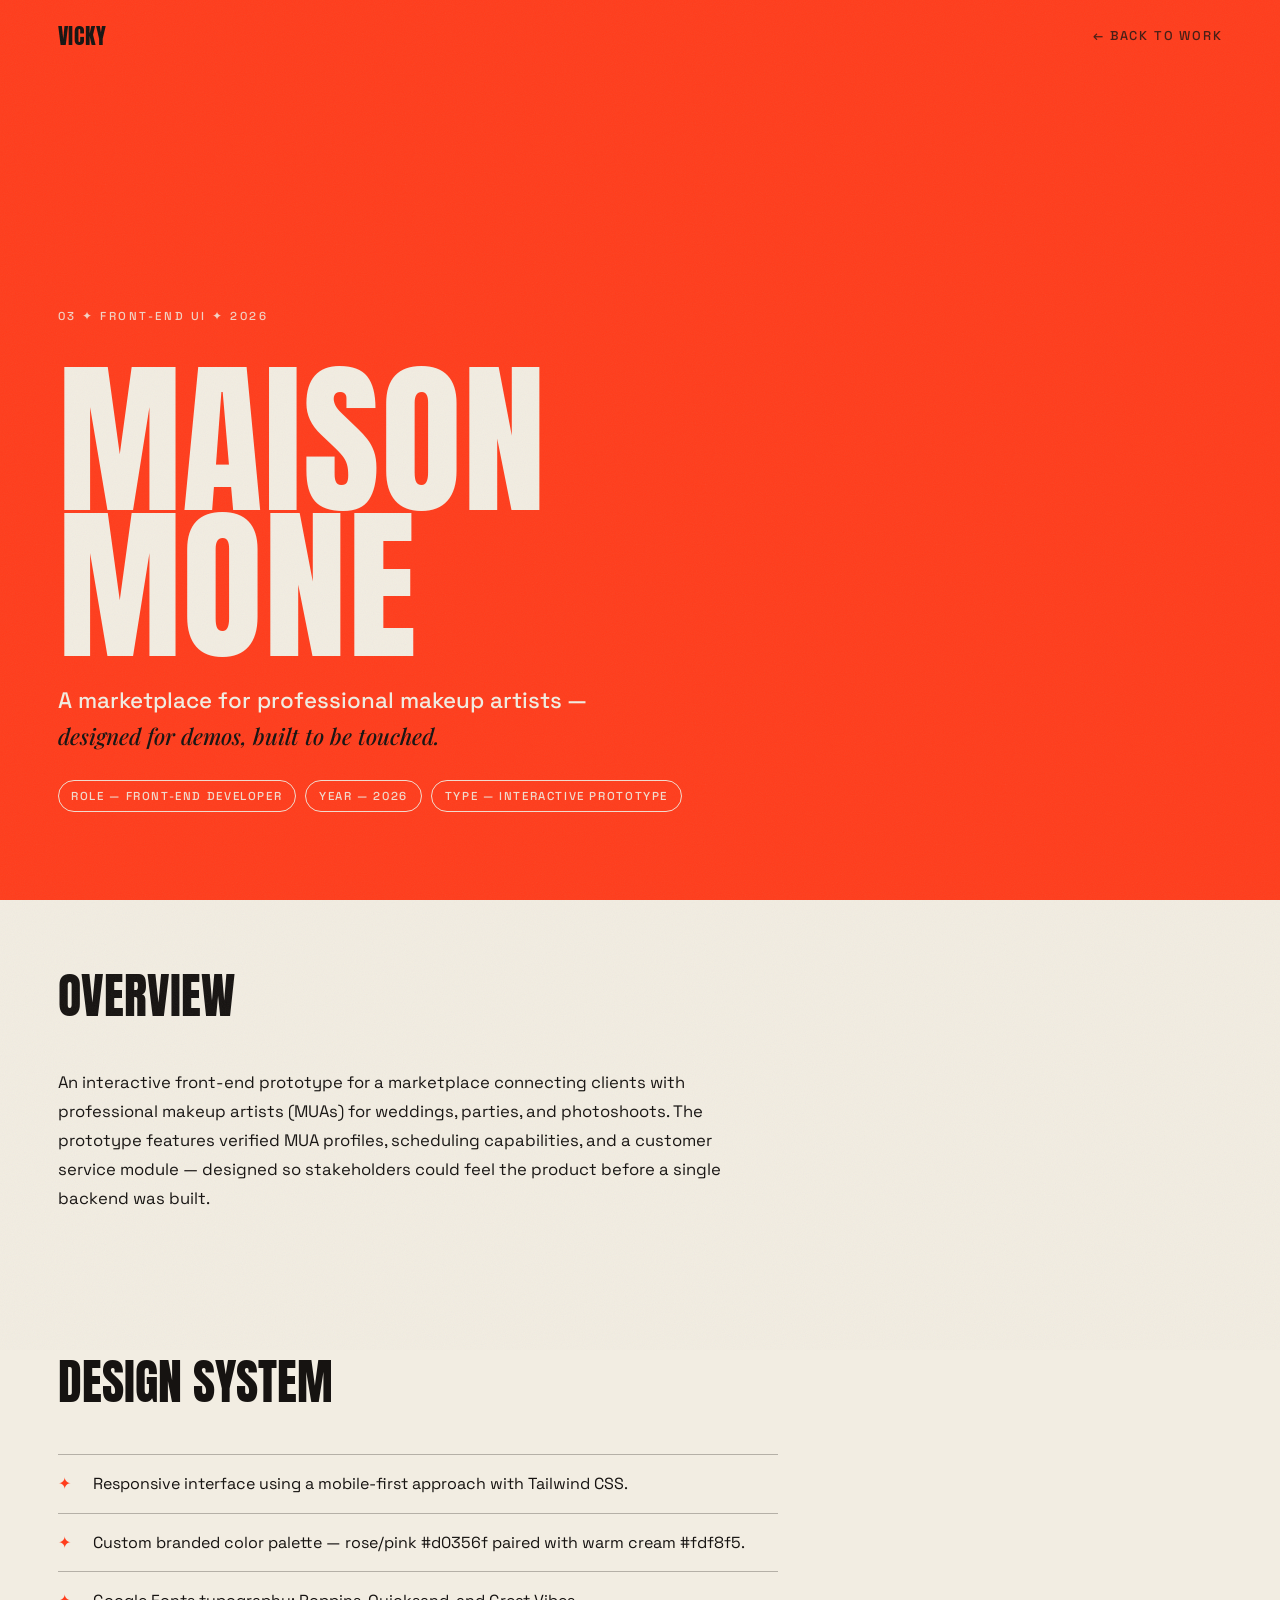
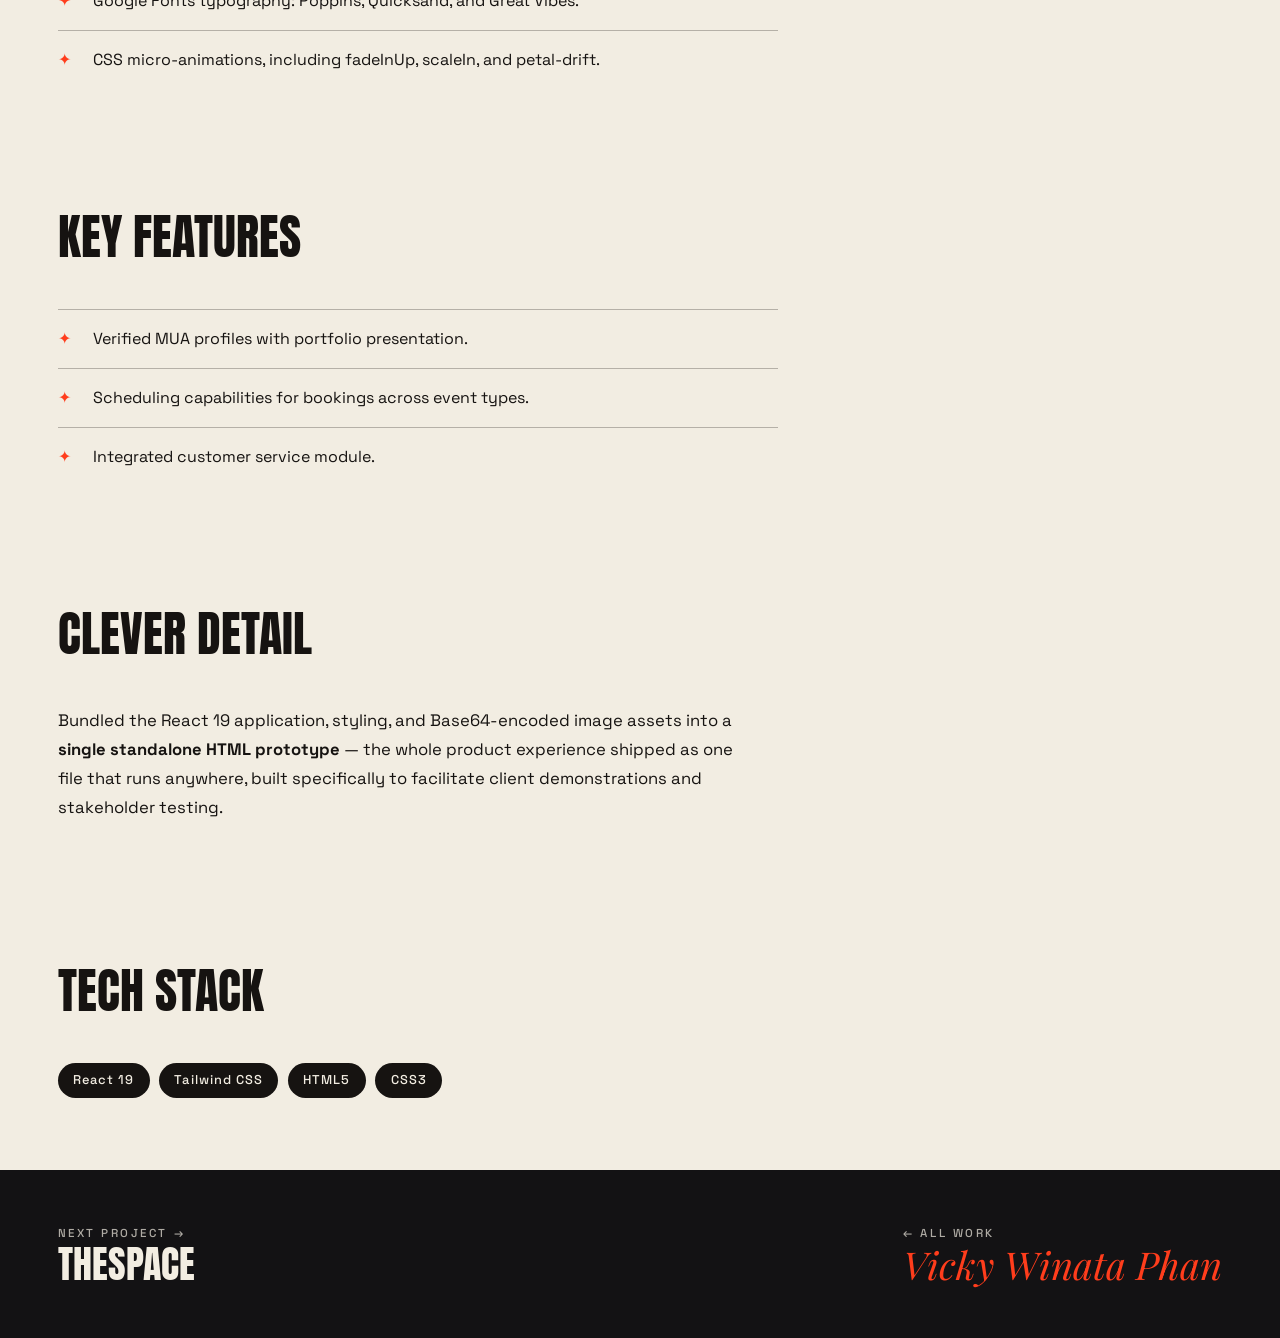
==== projects/maison-mone.html @ 4ee107b8 "deploy: projects/maison-mone.html" ====
<!doctype html>
<html lang="en">
<head>
  <meta charset="utf-8" />
  <meta name="viewport" content="width=device-width, initial-scale=1" />
  <title>Maison Mone — Vicky Winata Phan</title>
  <meta name="description" content="Interactive front-end prototype for a makeup artist marketplace — React 19, Tailwind CSS, branded design system, packaged as a single standalone HTML demo." />
  <link rel="icon" href="data:image/svg+xml,<svg xmlns='http://www.w3.org/2000/svg' viewBox='0 0 100 100'><text y='.9em' font-size='90' fill='%23FF3D1C'>✦</text></svg>" />
  <link rel="preconnect" href="https://fonts.googleapis.com" />
  <link rel="preconnect" href="https://fonts.gstatic.com" crossorigin />
  <link href="https://fonts.googleapis.com/css2?family=Anton&family=Playfair+Display:ital,wght@1,500;1,600&family=Space+Grotesk:wght@400;500;700&display=swap" rel="stylesheet" />
  <link rel="stylesheet" href="../style.css" />
  <link rel="stylesheet" href="../projects.css" />
</head>
<body data-navtext="ink">
  <div class="grain" aria-hidden="true"></div>

  <header class="doc-nav">
    <a class="nav__logo" href="../index.html">VICKY<span class="nav__dot">✦</span></a>
    <a class="doc-back" href="../index.html#work">← Back to Work</a>
  </header>

  <main>
    <section class="section section--red doc-hero">
      <p class="label">03 ✦ Front-End UI ✦ 2026</p>
      <h1 class="display display--md">Maison<br />Mone</h1>
      <p class="doc-tag">A marketplace for professional makeup artists — <em>designed for demos, built to be touched.</em></p>
      <div class="doc-meta">
        <span>Role — Front-End Developer</span>
        <span>Year — 2026</span>
        <span>Type — Interactive Prototype</span>
      </div>
      <span class="num" aria-hidden="true">03</span>
    </section>

    <section class="section section--cream doc-body">
      <h2>Overview</h2>
      <p>
        An interactive front-end prototype for a marketplace connecting
        clients with professional makeup artists (MUAs) for weddings, parties,
        and photoshoots. The prototype features verified MUA profiles,
        scheduling capabilities, and a customer service module — designed so
        stakeholders could feel the product before a single backend was built.
      </p>

      <h2>Design System</h2>
      <ul class="doc-list">
        <li>Responsive interface using a mobile-first approach with Tailwind CSS.</li>
        <li>Custom branded color palette — rose/pink #d0356f paired with warm cream #fdf8f5.</li>
        <li>Google Fonts typography: Poppins, Quicksand, and Great Vibes.</li>
        <li>CSS micro-animations, including fadeInUp, scaleIn, and petal-drift.</li>
      </ul>

      <h2>Key Features</h2>
      <ul class="doc-list">
        <li>Verified MUA profiles with portfolio presentation.</li>
        <li>Scheduling capabilities for bookings across event types.</li>
        <li>Integrated customer service module.</li>
      </ul>

      <h2>Clever Detail</h2>
      <p>
        Bundled the React 19 application, styling, and Base64-encoded image
        assets into a <strong>single standalone HTML prototype</strong> — the
        whole product experience shipped as one file that runs anywhere,
        built specifically to facilitate client demonstrations and
        stakeholder testing.
      </p>

      <h2>Tech Stack</h2>
      <div class="chips">
        <span>React 19</span>
        <span>Tailwind CSS</span>
        <span>HTML5</span>
        <span>CSS3</span>
      </div>
    </section>

    <section class="section section--dark doc-next">
      <a href="thespace.html">
        <span class="label">Next project →</span>
        <span class="doc-next-title">TheSpace</span>
      </a>
      <a href="../index.html#work">
        <span class="label">← All work</span>
        <span class="doc-next-title"><em>Vicky Winata Phan</em></span>
      </a>
    </section>
  </main>

  <script src="../script.js"></script>
</body>
</html>
---- style.css ----
/* ============================================================
   PORTOFOLIO — bahasa desain ala "SLICK"
   Merah menyala × krem × hampir-hitam · tipografi raksasa · marquee
   Semua token ada di :root — ubah dari satu tempat.
   ============================================================ */

:root {
  /* Palet — ganti di sini kalau mau nuansa lain */
  --red:   #ff3d1c;
  --cream: #f2ede2;
  --dark:  #131214;
  --ink:   #161311;   /* teks di atas merah/krem */
  --line:  rgba(22, 19, 17, .28);
  --line-cream: rgba(242, 237, 226, .25);

  /* Tipografi */
  --font-display: "Anton", "Arial Narrow", Impact, sans-serif;
  --font-serif: "Playfair Display", Georgia, serif;
  --font-body: "Space Grotesk", "Segoe UI", sans-serif;

  --pad-x: clamp(1.25rem, 4.5vw, 4.5rem);
  --nav-h: 4.5rem;
}

/* ---------- dasar ---------- */

*, *::before, *::after { box-sizing: border-box; }

html {
  scroll-behavior: smooth;
  scrollbar-color: var(--ink) var(--cream);
}

body {
  margin: 0;
  font-family: var(--font-body);
  font-size: 1rem;
  line-height: 1.6;
  color: var(--ink);
  background: var(--dark);
}

::selection { background: var(--ink); color: var(--red); }

a { color: inherit; text-decoration: none; }

:focus-visible {
  outline: 2px dashed currentColor;
  outline-offset: 4px;
}

img, svg { display: block; max-width: 100%; }

/* ---------- utility type ---------- */

.label {
  margin: 0;
  font-size: .72rem;
  font-weight: 500;
  letter-spacing: .22em;
  text-transform: uppercase;
  opacity: .85;
}

.display {
  margin: 0;
  font-family: var(--font-display);
  font-weight: 400;
  font-size: clamp(3.8rem, 17vw, 15.5rem);
  line-height: .88;
  letter-spacing: .005em;
  text-transform: uppercase;
}

.display--md { font-size: clamp(3.4rem, 13vw, 11.5rem); }

.h2 {
  margin: .2em 0 0;
  font-family: var(--font-display);
  font-weight: 400;
  font-size: clamp(2.6rem, 8vw, 6.5rem);
  line-height: .95;
  text-transform: uppercase;
}

.h2__star {
  display: inline-block;
  font-size: .35em;
  vertical-align: .5em;
  margin-left: .25em;
  animation: spin 9s linear infinite;
}

.statement {
  margin: 0;
  font-family: var(--font-display);
  font-weight: 400;
  font-size: clamp(1.9rem, 5vw, 4.4rem);
  line-height: 1.06;
  text-transform: uppercase;
}

.statement--xl { font-size: clamp(2.4rem, 7.5vw, 6.8rem); }

/* kata beraksen: serif italic — kontras khas gaya ini */
.statement em, .hero__tag em {
  font-family: var(--font-serif);
  font-style: italic;
  font-weight: 500;
  text-transform: none;
  letter-spacing: 0;
}

.profil .statement em { color: var(--red); }
.kontak .statement em { color: var(--red); }

/* ---------- section ---------- */

.section {
  position: relative;
  min-height: 100svh;
  padding: calc(var(--nav-h) + 1.5rem) var(--pad-x) 5.5rem;
  display: flex;
  flex-direction: column;
  overflow: hidden;
}

.section--red   { background: var(--red);   color: var(--cream); }
.section--cream { background: var(--cream); color: var(--ink); }
.section--dark  { background: var(--dark);  color: var(--cream); }

/* angka raksasa outline di pojok section */
.num {
  position: absolute;
  right: var(--pad-x);
  bottom: -1.5rem;
  font-family: var(--font-display);
  font-size: clamp(6rem, 18vw, 15rem);
  line-height: 1;
  color: transparent;
  -webkit-text-stroke: 1.5px currentColor;
  opacity: .18;
  pointer-events: none;
  user-select: none;
}

/* ---------- grain ---------- */

.grain {
  position: fixed;
  inset: -50%;
  z-index: 60;
  pointer-events: none;
  opacity: .055;
  background-image: url("data:image/svg+xml,%3Csvg xmlns='http://www.w3.org/2000/svg' width='300' height='300'%3E%3Cfilter id='n'%3E%3CfeTurbulence type='fractalNoise' baseFrequency='0.9' numOctaves='2'/%3E%3C/filter%3E%3Crect width='300' height='300' filter='url(%23n)'/%3E%3C/svg%3E");
  animation: grain-shift 1.2s steps(4) infinite;
}

@keyframes grain-shift {
  0% { transform: translate(0, 0); }
  25% { transform: translate(-2%, 3%); }
  50% { transform: translate(3%, -2%); }
  75% { transform: translate(-3%, -3%); }
  100% { transform: translate(2%, 2%); }
}

/* ---------- progress ---------- */

.progress {
  position: fixed;
  left: 0; right: 0; bottom: 0;
  height: 3px;
  z-index: 55;
}

.progress__bar {
  display: block;
  height: 100%;
  background: var(--red);
  box-shadow: inset 0 0 0 1px rgba(255, 255, 255, .4);
  transform-origin: left;
  transform: scaleX(0);
}

/* ---------- nav ---------- */

.nav {
  position: fixed;
  top: 0; left: 0; right: 0;
  z-index: 50;
  height: var(--nav-h);
  padding: 0 var(--pad-x);
  display: flex;
  align-items: center;
  justify-content: space-between;
  gap: 1rem;
  transition: color .35s ease;
}

/* warna nav ikut warna section — diatur JS lewat body[data-navtext] */
body[data-navtext="ink"]   .nav { color: var(--ink); }
body[data-navtext="cream"] .nav { color: var(--cream); }

.nav__logo {
  font-family: var(--font-display);
  font-size: 1.35rem;
  letter-spacing: .04em;
  text-transform: uppercase;
}

.nav__dot { color: var(--red); font-size: .8em; margin-left: .15em; }

.nav__links {
  display: flex;
  gap: 2rem;
  font-size: .8rem;
  font-weight: 500;
  letter-spacing: .14em;
  text-transform: uppercase;
}

.nav__links a { position: relative; padding: .2em 0; }

.nav__links a::after {
  content: "";
  position: absolute;
  left: 0; right: 100%; bottom: 0;
  height: 1.5px;
  background: currentColor;
  transition: right .3s ease;
}

.nav__links a:hover::after { right: 0; }

.nav__pill {
  font-size: .8rem;
  font-weight: 500;
  letter-spacing: .12em;
  text-transform: uppercase;
  border: 1.5px solid currentColor;
  border-radius: 999px;
  padding: .55em 1.3em;
  transition: background .25s ease, color .25s ease, border-color .25s ease;
}

.nav__pill:hover { background: var(--red); border-color: var(--red); color: var(--cream); }

/* ---------- hero ---------- */

.hero { justify-content: space-between; }

.hero__label { max-width: 60%; }

.hero__title {
  margin: auto 0;
  position: relative;
  z-index: 1;
}

.hero__foot {
  display: flex;
  align-items: flex-end;
  justify-content: space-between;
  gap: 2rem;
  flex-wrap: wrap;
}

.hero__tag {
  margin: 0;
  font-size: clamp(1.05rem, 2vw, 1.5rem);
  font-weight: 500;
  max-width: 18ch;
}

.hero__tag em { color: var(--ink); }

.hero__desc {
  margin: 0;
  max-width: 34ch;
  font-size: .92rem;
  opacity: .85;
}

.hero__cta {
  display: flex;
  gap: .8rem;
  flex-wrap: wrap;
}

.btn {
  display: inline-flex;
  align-items: center;
  gap: .6em;
  font-size: .82rem;
  font-weight: 500;
  letter-spacing: .1em;
  text-transform: uppercase;
  border-radius: 999px;
  padding: .9em 1.7em;
  transition: transform .25s ease, background .25s ease, color .25s ease;
}

.btn:hover { transform: translateY(-2px); }
.btn:active { transform: translateY(0); }

.btn__ico { transition: transform .25s ease; }
.btn:hover .btn__ico { transform: translateY(3px); }

.hero .btn--solid { background: var(--ink); color: var(--cream); }
.hero .btn--solid:hover { background: var(--cream); color: var(--ink); }
.hero .btn--ghost { border: 1.5px solid var(--ink); color: var(--ink); }
.hero .btn--ghost:hover { background: var(--ink); color: var(--cream); }

/* ---------- orb "chrome" ---------- */

.orb {
  position: absolute;
  z-index: 2;
  right: clamp(2rem, 12vw, 14rem);
  top: 50%;
  width: clamp(9rem, 20vw, 17rem);
  aspect-ratio: 1.35 / 1;
  border-radius: 50%;
  transform: translateY(-58%) rotate(-14deg);
  background:
    radial-gradient(circle at 28% 22%, rgba(255,255,255,.95), rgba(255,255,255,0) 26%),
    radial-gradient(circle at 72% 80%, rgba(255,61,28,.35), rgba(255,61,28,0) 42%),
    conic-gradient(from 210deg,
      #e8e8ee, #55555f, #f6f6fa, #33333c, #c9c9d2,
      #4a4a54, #f0f0f5, #6a6a74, #d8d8de, #e8e8ee);
  box-shadow:
    0 2.5rem 3.5rem rgba(0, 0, 0, .35),
    inset 0 0 1.5rem rgba(255, 255, 255, .35);
  animation: float 7s ease-in-out infinite;
}

.orb::after {
  /* pantulan khas chrome: garis gelap melintang */
  content: "";
  position: absolute;
  inset: 18% 8%;
  border-radius: 50%;
  background:
    linear-gradient(178deg,
      transparent 44%,
      rgba(20, 20, 26, .55) 48%,
      rgba(255, 255, 255, .5) 52%,
      transparent 58%);
  filter: blur(2px);
}

@keyframes float {
  0%, 100% { transform: translateY(-58%) rotate(-14deg); }
  50%      { transform: translateY(-50%) rotate(-6deg); }
}

/* ---------- marquee ---------- */

.marquee {
  overflow: hidden;
  padding: 1.1rem 0;
  border-top: 1px solid var(--line-cream);
  border-bottom: 1px solid var(--line-cream);
}

.marquee__track {
  display: flex;
  width: max-content;
  animation: marquee 24s linear infinite;
}

.marquee:hover .marquee__track { animation-play-state: paused; }

.marquee__group {
  display: flex;
  align-items: center;
  gap: 2.75rem;
  padding-right: 2.75rem;
}

.marquee__group span {
  font-family: var(--font-display);
  font-size: clamp(1.6rem, 4vw, 3.2rem);
  text-transform: uppercase;
  white-space: nowrap;
  color: var(--cream);
}

.marquee .star { color: var(--red); font-size: clamp(1.1rem, 2.6vw, 2rem); }

@keyframes marquee {
  to { transform: translateX(-50%); }
}

/* ---------- profil ---------- */

.profil .statement { margin-top: 1.2rem; max-width: 22ch; }

.profil__grid {
  margin-top: clamp(2.5rem, 6vh, 5rem);
  display: grid;
  grid-template-columns: clamp(11rem, 18vw, 15rem) minmax(0, 1.35fr) minmax(0, 1fr);
  gap: clamp(2rem, 5vw, 5rem);
  align-items: start;
}

/* ---------- foto profil ---------- */

.portrait {
  position: relative;
  margin: 0;
  width: 100%;
  /* 18:25 sedikit lebih ramping dari foto (3:4) → foto ter-crop simetris
     10px kiri-kanan, subjek selalu di dalam oval, tanpa tepi foto nempel frame */
  aspect-ratio: 18 / 25;
}

.portrait img {
  width: 100%;
  height: 100%;
  object-fit: cover;
  object-position: 50% 50%;
  border-radius: 50%;
  filter: grayscale(1) contrast(1.05);
  transition: filter .45s ease;
}

.portrait:hover img {
  filter: grayscale(0);
}

/* ring merah konsentris: mengelilingi foto dengan celah kecil yang sama di semua sisi */
.portrait__ring {
  position: absolute;
  inset: -3%;
  border: 2.5px solid var(--red);
  border-radius: 50%;
  pointer-events: none;
}

.portrait__star {
  position: absolute;
  right: -6%;
  bottom: -2%;
  font-size: clamp(1.6rem, 3vw, 2.6rem);
  color: var(--red);
  animation: spin 9s linear infinite;
  pointer-events: none;
}

.profil__bio p {
  margin: 0 0 1.2em;
  max-width: 52ch;
  font-size: clamp(1rem, 1.4vw, 1.2rem);
}

.profil__stats {
  margin: 0;
  display: grid;
  gap: 1.4rem;
}

.stat {
  border-top: 1.5px solid var(--line);
  padding-top: 1rem;
  display: flex;
  align-items: baseline;
  justify-content: space-between;
  gap: 1rem;
}

.stat dt {
  font-size: .78rem;
  letter-spacing: .16em;
  text-transform: uppercase;
  opacity: .75;
}

.stat dd {
  margin: 0;
  font-family: var(--font-display);
  font-size: clamp(2.2rem, 4vw, 3.4rem);
  line-height: 1;
  color: var(--red);
}

/* ---------- keahlian ---------- */

.skills { justify-content: center; }

.skills__list {
  list-style: none;
  margin: 2.2rem 0 0;
  padding: 0;
}

.skill {
  display: grid;
  grid-template-columns: 3.5rem minmax(0, 1fr) minmax(0, 1fr) auto;
  align-items: baseline;
  gap: 1.5rem;
  padding: 1.4rem 0;
  border-top: 1px solid var(--line-cream);
  transition: background .3s ease, padding-left .3s ease;
}

.skill:last-child { border-bottom: 1px solid var(--line-cream); }

.skill:hover {
  background: rgba(255, 61, 28, .12);
  padding-left: .8rem;
}

.skill__num {
  font-size: .8rem;
  letter-spacing: .18em;
  color: var(--red);
}

.skill__name {
  margin: 0;
  font-family: var(--font-display);
  font-weight: 400;
  font-size: clamp(1.7rem, 4.5vw, 3.4rem);
  line-height: 1;
  text-transform: uppercase;
}

.skill__desc {
  margin: 0;
  font-size: .9rem;
  opacity: .7;
}

.skill__pct {
  font-family: var(--font-display);
  font-size: clamp(1.3rem, 2.6vw, 2rem);
  line-height: 1;
  color: var(--red);
  justify-self: end;
}

/* ---------- karya ---------- */

.karya { justify-content: flex-start; }

.karya .display--md { color: var(--cream); }

.works {
  margin-top: clamp(1.5rem, 4vh, 3rem);
  border-bottom: 1.5px solid var(--ink);
}

.work {
  display: grid;
  grid-template-columns: 3.5rem minmax(0, 1fr) auto 3rem;
  align-items: center;
  gap: 1.5rem;
  padding: 1.5rem .4rem;
  border-top: 1.5px solid var(--ink);
  transition: background .3s ease, color .3s ease;
}

.work__num { font-size: .8rem; letter-spacing: .18em; }

.work__title {
  font-family: var(--font-display);
  font-size: clamp(1.6rem, 4.5vw, 3.6rem);
  line-height: 1;
  text-transform: uppercase;
  white-space: nowrap;
  overflow: hidden;
  text-overflow: ellipsis;
}

.work__meta {
  font-size: .8rem;
  letter-spacing: .14em;
  text-transform: uppercase;
  opacity: .8;
  white-space: nowrap;
}

.work__arrow {
  font-size: clamp(1.4rem, 3vw, 2.2rem);
  justify-self: end;
  transition: transform .3s ease;
}

.work:hover { background: var(--ink); color: var(--cream); }
.work:hover .work__arrow { transform: translateX(8px); }

/* ---------- kontak ---------- */

.kontak { justify-content: space-between; }

.kontak .statement--xl { margin-top: 1rem; }

.kontak__mail {
  display: inline-flex;
  align-items: center;
  gap: .6em;
  width: fit-content;
  margin-top: clamp(1.5rem, 4vh, 3rem);
  font-family: var(--font-display);
  font-size: clamp(1.3rem, 3.6vw, 2.8rem);
  text-transform: uppercase;
  border-bottom: 3px solid var(--red);
  padding-bottom: .15em;
  transition: color .25s ease, background .25s ease;
}

.kontak__mail:hover { color: var(--red); }
.kontak__mail-arrow { transition: transform .3s ease; }
.kontak__mail:hover .kontak__mail-arrow { transform: translate(4px, -4px); }

.kontak__info {
  margin: 1.2rem 0 0;
  font-size: .85rem;
  letter-spacing: .1em;
  text-transform: uppercase;
  opacity: .7;
}

.kontak__socials {
  list-style: none;
  margin: clamp(1.5rem, 4vh, 3rem) 0 0;
  padding: 0;
  display: flex;
  flex-wrap: wrap;
  gap: 2.2rem;
  font-size: .82rem;
  font-weight: 500;
  letter-spacing: .14em;
  text-transform: uppercase;
}

.kontak__socials a { opacity: .75; transition: opacity .25s ease, color .25s ease; }
.kontak__socials a:hover { opacity: 1; color: var(--red); }

.footer {
  margin-top: auto;
  padding-top: 3rem;
  display: flex;
  justify-content: space-between;
  gap: 1rem;
  flex-wrap: wrap;
  font-size: .78rem;
  letter-spacing: .12em;
  text-transform: uppercase;
  opacity: .8;
}

.footer__top:hover { color: var(--red); }

/* ---------- tabs progres (desktop) ---------- */

.tabs {
  position: fixed;
  left: 50%;
  bottom: 1.1rem;
  transform: translateX(-50%);
  z-index: 50;
  display: flex;
  gap: .3rem;
  padding: .3rem;
  border-radius: 999px;
  background: rgba(19, 18, 20, .62);
  backdrop-filter: blur(10px);
  -webkit-backdrop-filter: blur(10px);
}

.tabs a {
  display: inline-flex;
  align-items: center;
  gap: .45em;
  padding: .45em 1.05em;
  border-radius: 999px;
  font-size: .68rem;
  font-weight: 500;
  letter-spacing: .14em;
  text-transform: uppercase;
  color: rgba(242, 237, 226, .65);
  transition: color .25s ease, background .25s ease;
}

.tabs a i {
  font-style: normal;
  font-size: .85em;
  color: var(--red);
}

.tabs a:hover { color: var(--cream); }

.tabs a.is-active {
  background: rgba(242, 237, 226, .14);
  color: var(--cream);
}

/* ---------- reveal on scroll ---------- */

[data-reveal] {
  opacity: 0;
  transform: translateY(36px);
  transition: opacity .8s cubic-bezier(.22, .8, .3, 1),
              transform .8s cubic-bezier(.22, .8, .3, 1);
  transition-delay: var(--d, 0ms);
}

[data-reveal].is-visible {
  opacity: 1;
  transform: translateY(0);
}

/* ---------- responsive ---------- */

@media (max-width: 900px) {
  .nav__links { display: none; }
  .hero__label { max-width: 100%; }
  .profil__grid { grid-template-columns: 1fr; }
  .portrait { width: clamp(10rem, 42vw, 14rem); }
  .skill { grid-template-columns: 2.5rem minmax(0, 1fr) auto; }
  .skill__desc { grid-column: 2 / 4; }
  .work { grid-template-columns: 2.5rem minmax(0, 1fr) 2.2rem; }
  .work__meta { grid-column: 2; grid-row: 2; }
  .work__arrow { grid-row: 1; }
}

@media (max-width: 720px) {
  .tabs { display: none; }
  .orb { right: -8%; top: 34%; width: 9.5rem; }
  .num { display: none; }
  .hero__foot { flex-direction: column; align-items: flex-start; }
}

/* ---------- aksesibilitas: kurangi gerakan ---------- */

@media (prefers-reduced-motion: reduce) {
  html { scroll-behavior: auto; }
  .marquee__track, .orb, .h2__star, .grain { animation: none; }
  [data-reveal] {
    opacity: 1;
    transform: none;
    transition: none;
  }
  .btn, .work__arrow, .kontak__mail-arrow { transition: none; }
}
---- projects.css ----
/* ============================================================
   PROJECT DOCUMENTATION PAGES
   Memakai token & utility dari style.css (:root, .label, .display,
   .section--*, .btn, .grain) + komposisi khusus halaman dokumentasi.
   ============================================================ */

.doc-nav {
  position: fixed;
  top: 0; left: 0; right: 0;
  z-index: 50;
  height: var(--nav-h);
  padding: 0 var(--pad-x);
  display: flex;
  align-items: center;
  justify-content: space-between;
  gap: 1rem;
  transition: color .35s ease;
}

body[data-navtext="ink"]   .doc-nav { color: var(--ink); }
body[data-navtext="cream"] .doc-nav { color: var(--cream); }

.doc-back {
  font-size: .8rem;
  font-weight: 500;
  letter-spacing: .14em;
  text-transform: uppercase;
  opacity: .8;
  transition: opacity .25s ease;
}

.doc-back:hover { opacity: 1; }

/* ---------- hero ---------- */

.doc-hero { justify-content: flex-end; gap: 1.5rem; }

.doc-hero .display--md { margin-top: .1em; }

.doc-tag {
  margin: 0;
  font-size: clamp(1.05rem, 2vw, 1.4rem);
  font-weight: 500;
  max-width: 40ch;
}

.doc-tag em {
  font-family: var(--font-serif);
  font-style: italic;
  font-weight: 500;
}

.section--red .doc-tag em { color: var(--ink); }
.section--cream .doc-tag em,
.section--dark .doc-tag em { color: var(--red); }

/* ---------- meta chips ---------- */

.doc-meta {
  display: flex;
  flex-wrap: wrap;
  gap: .6rem;
  margin: 0;
}

.doc-meta span {
  font-size: .72rem;
  font-weight: 500;
  letter-spacing: .14em;
  text-transform: uppercase;
  border: 1.5px solid currentColor;
  border-radius: 999px;
  padding: .5em 1.1em;
  opacity: .9;
}

/* ---------- isi dokumentasi ---------- */

.doc-body {
  min-height: auto;
  padding-top: clamp(3rem, 8vh, 6rem);
  padding-bottom: clamp(3rem, 8vh, 6rem);
}

.doc-body h2 {
  font-family: var(--font-display);
  font-weight: 400;
  font-size: clamp(1.7rem, 4vw, 3rem);
  line-height: 1;
  text-transform: uppercase;
  margin: 2.6em 0 1em;
}

.doc-body h2:first-of-type { margin-top: 0; }

.doc-body p {
  max-width: 62ch;
  font-size: clamp(1rem, 1.3vw, 1.12rem);
  line-height: 1.75;
  margin: 0 0 1.2em;
}

.doc-list {
  list-style: none;
  margin: 0;
  padding: 0;
  max-width: 72ch;
}

.doc-list li {
  padding: 1rem 0 1rem 2.2rem;
  border-top: 1px solid var(--line);
  position: relative;
  line-height: 1.6;
}

.doc-list li::before {
  content: "✦";
  position: absolute;
  left: 0;
  color: var(--red);
}

/* ---------- tech chips ---------- */

.chips {
  display: flex;
  flex-wrap: wrap;
  gap: .6rem;
}

.chips span {
  font-size: .8rem;
  font-weight: 500;
  letter-spacing: .08em;
  background: var(--ink);
  color: var(--cream);
  border-radius: 999px;
  padding: .55em 1.2em;
}

.section--cream .chips span { background: var(--ink); }
.section--dark .chips span { background: rgba(242, 237, 226, .12); }

/* ---------- outcome callout ---------- */

.doc-outcome {
  margin-top: 2rem;
  padding: 1.6rem 1.8rem;
  border-left: 4px solid var(--red);
  background: rgba(255, 61, 28, .08);
  max-width: 60ch;
}

.doc-outcome strong {
  font-family: var(--font-display);
  font-weight: 400;
  font-size: 1.4em;
  letter-spacing: .02em;
}

/* ---------- prev / next ---------- */

.doc-next {
  min-height: auto;
  padding-top: clamp(2.5rem, 6vh, 4rem);
  padding-bottom: clamp(2.5rem, 6vh, 4rem);
  flex-direction: row;
  align-items: center;
  justify-content: space-between;
  gap: 2rem;
  flex-wrap: wrap;
}

.doc-next a {
  display: inline-flex;
  flex-direction: column;
  gap: .2rem;
  transition: transform .25s ease;
}

.doc-next a:hover { transform: translateY(-3px); }

.doc-next .label { opacity: .7; }

.doc-next .doc-next-title {
  font-family: var(--font-display);
  font-size: clamp(1.4rem, 3vw, 2.4rem);
  line-height: 1;
  text-transform: uppercase;
}

.doc-next .doc-next-title em {
  font-family: var(--font-serif);
  font-style: italic;
  text-transform: none;
  color: var(--red);
}

/* ---------- responsive ---------- */

@media (max-width: 720px) {
  .doc-hero .display--md { font-size: clamp(2.8rem, 13vw, 6rem); }
  .doc-list li { padding-left: 1.6rem; }
}
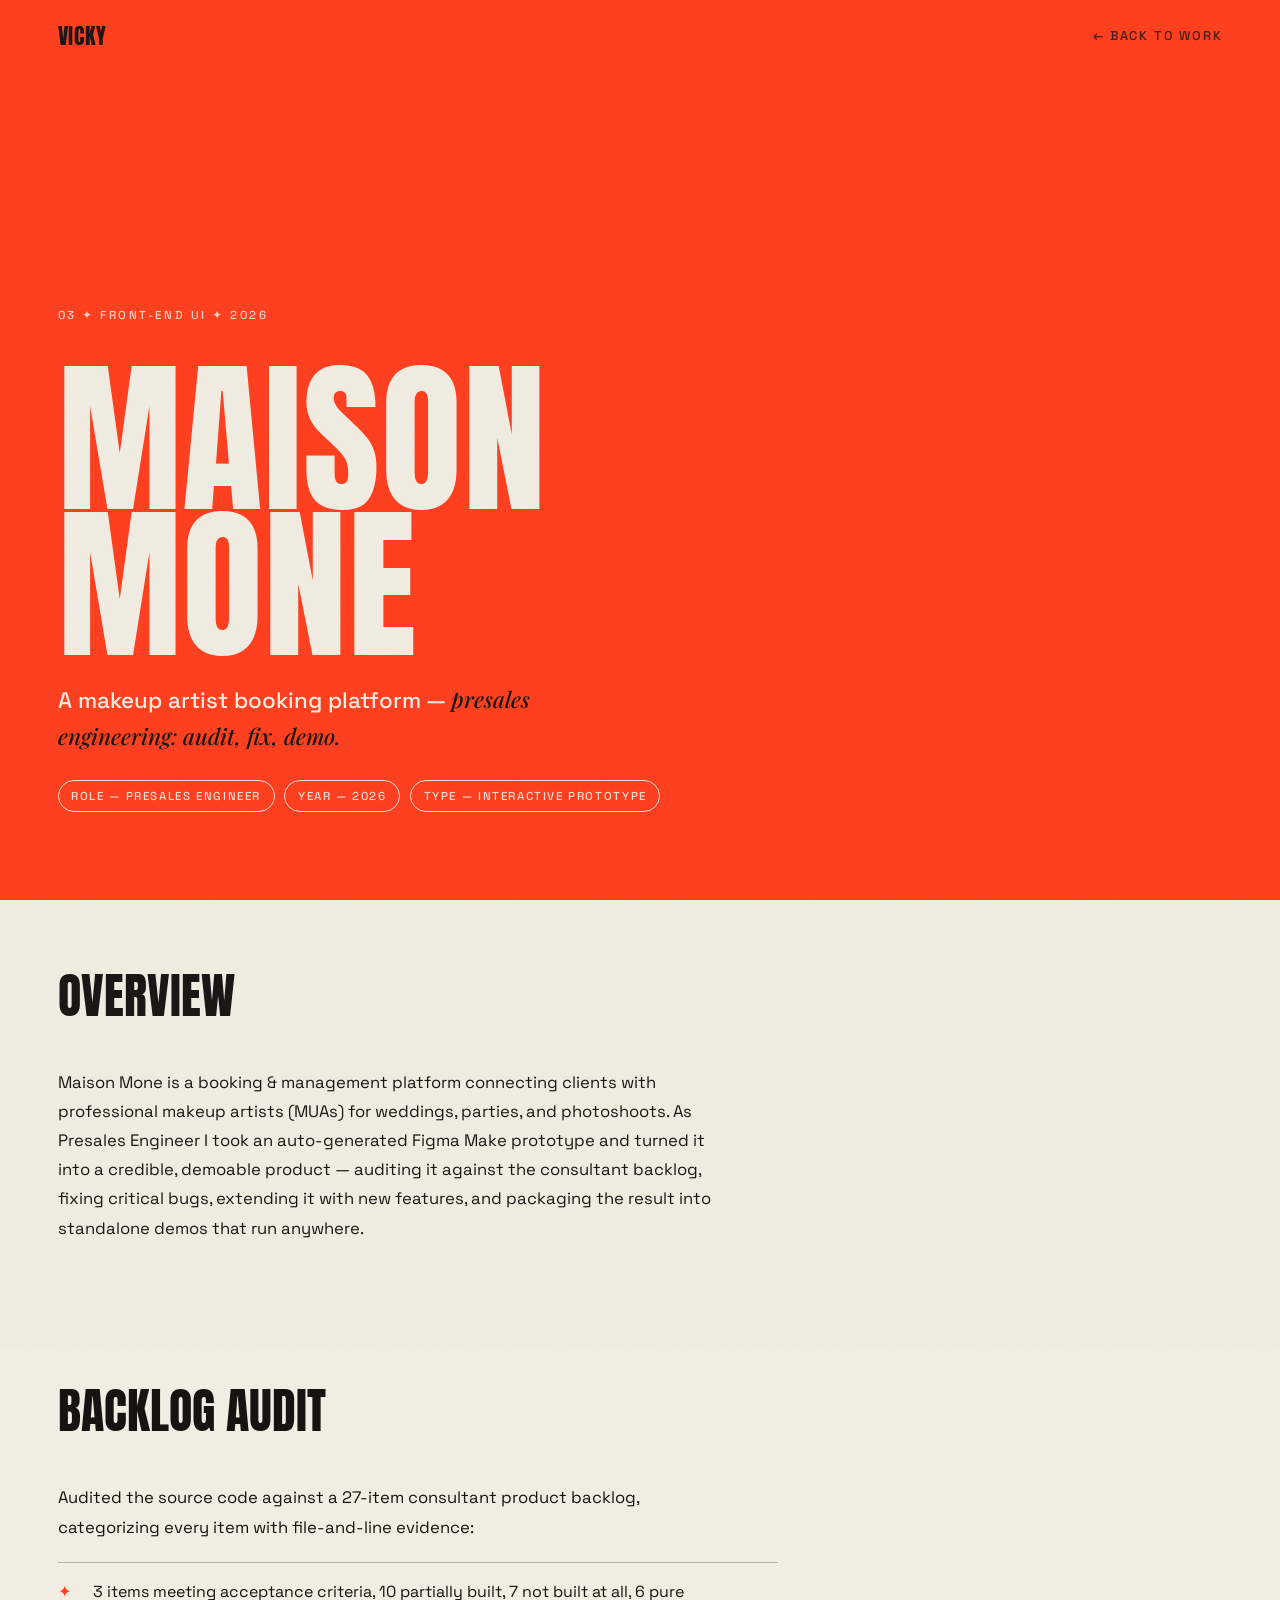
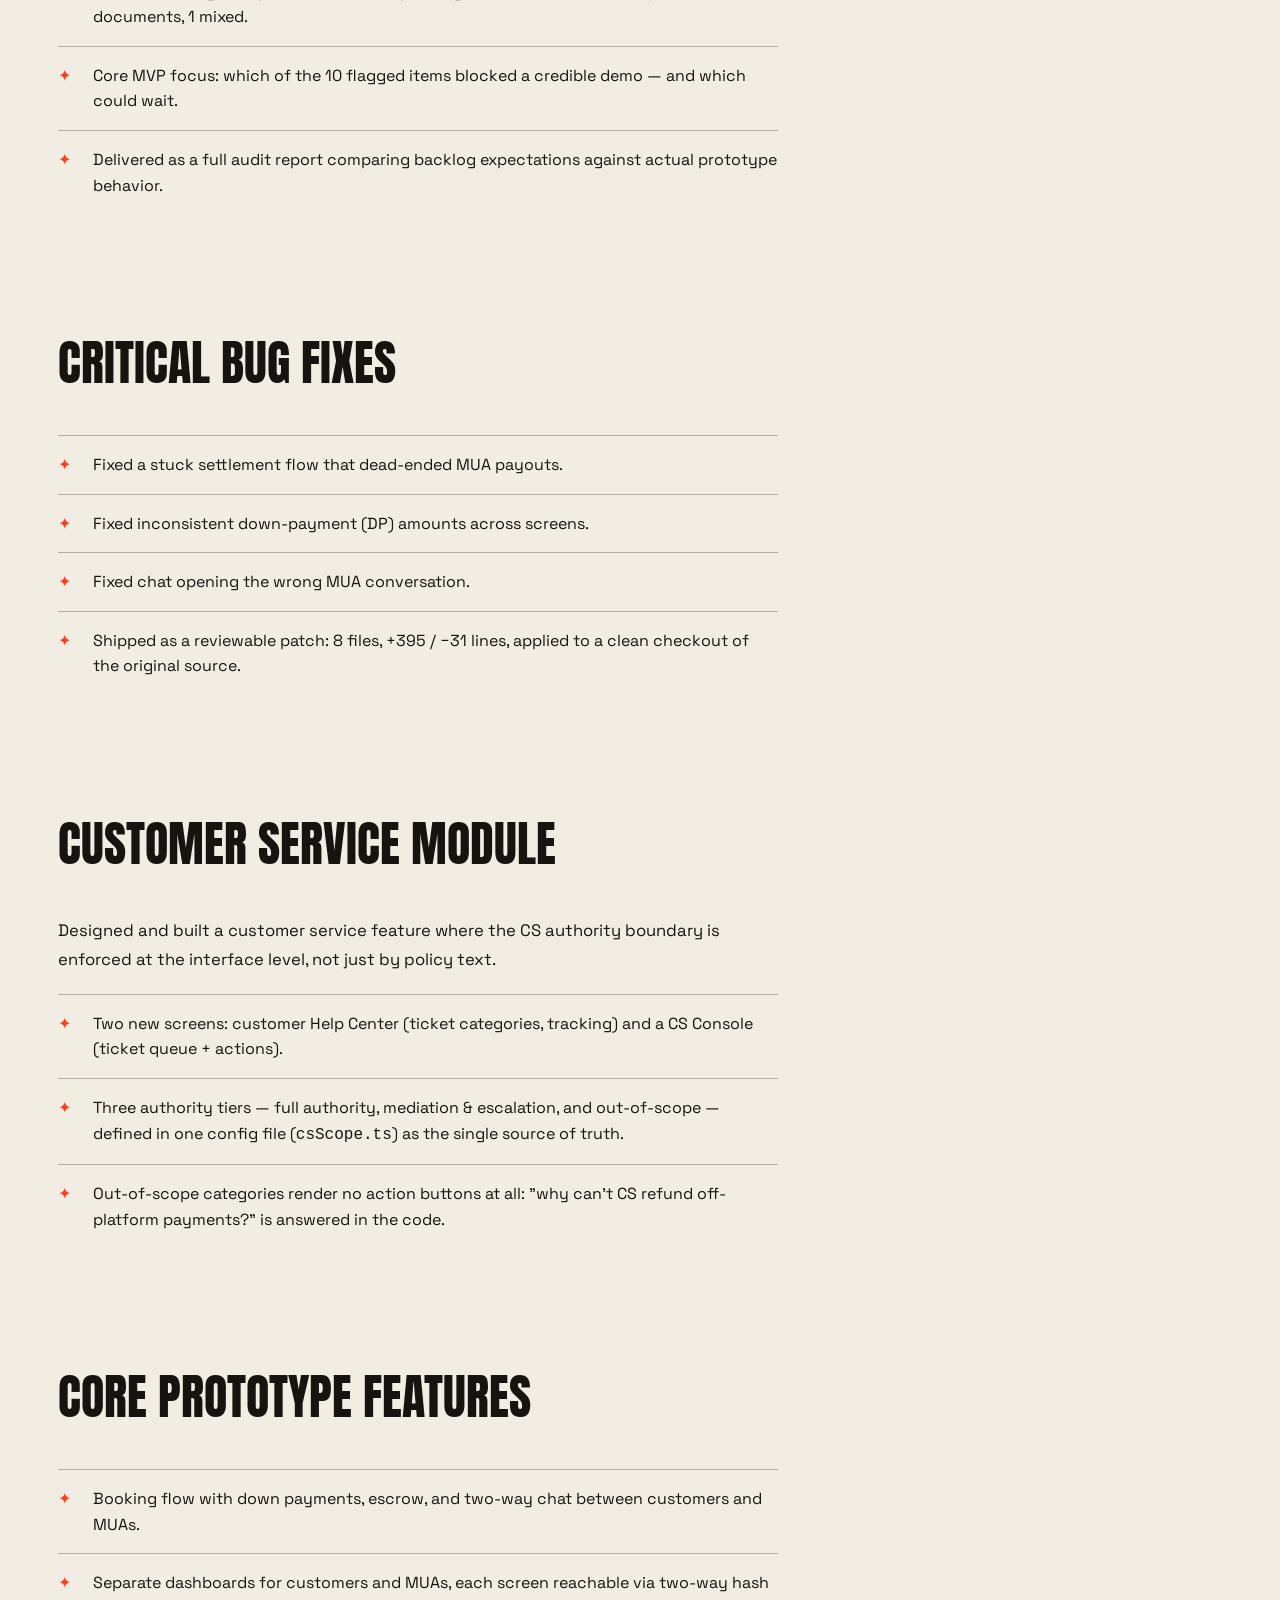
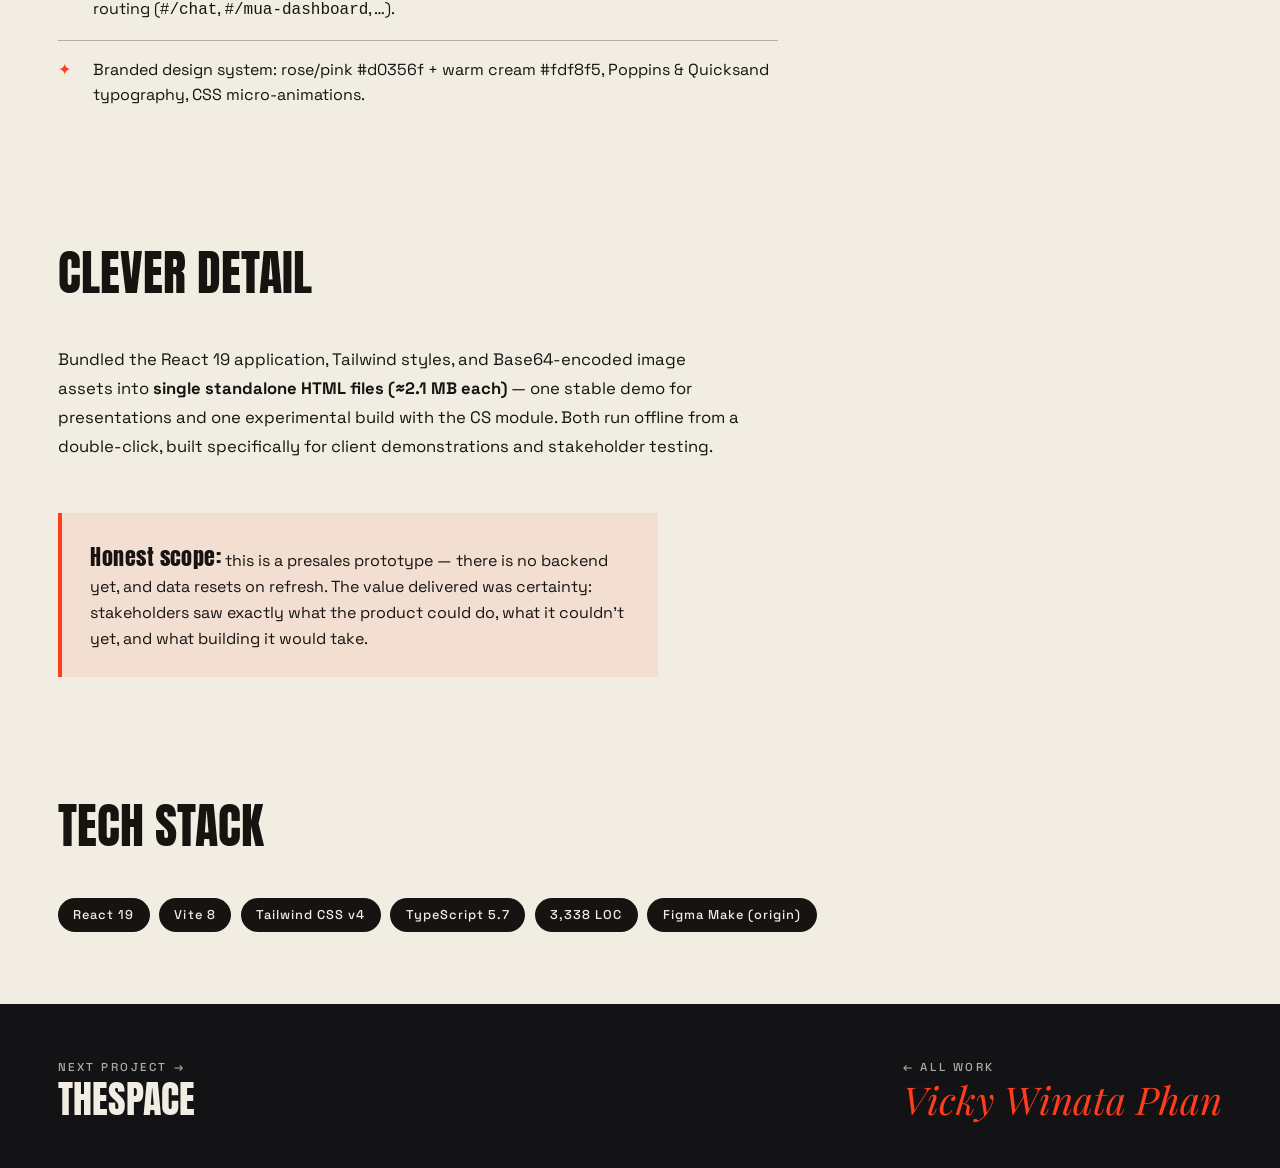
==== commit 0d1b1e95: "docs: enrich projects/maison-mone.html" ====
--- a/projects/maison-mone.html
+++ b/projects/maison-mone.html
@@ -4,7 +4,7 @@
   <meta charset="utf-8" />
   <meta name="viewport" content="width=device-width, initial-scale=1" />
   <title>Maison Mone — Vicky Winata Phan</title>
-  <meta name="description" content="Interactive front-end prototype for a makeup artist marketplace — React 19, Tailwind CSS, branded design system, packaged as a single standalone HTML demo." />
+  <meta name="description" content="Maison Mone — makeup artist booking platform prototype. Presales engineering: 27-item backlog audit, 3 critical bug fixes, customer service module, and standalone single-file React demos." />
   <link rel="icon" href="data:image/svg+xml,<svg xmlns='http://www.w3.org/2000/svg' viewBox='0 0 100 100'><text y='.9em' font-size='90' fill='%23FF3D1C'>✦</text></svg>" />
   <link rel="preconnect" href="https://fonts.googleapis.com" />
   <link rel="preconnect" href="https://fonts.gstatic.com" crossorigin />
@@ -24,9 +24,9 @@
     <section class="section section--red doc-hero">
       <p class="label">03 ✦ Front-End UI ✦ 2026</p>
       <h1 class="display display--md">Maison<br />Mone</h1>
-      <p class="doc-tag">A marketplace for professional makeup artists — <em>designed for demos, built to be touched.</em></p>
+      <p class="doc-tag">A makeup artist booking platform — <em>presales engineering: audit, fix, demo.</em></p>
       <div class="doc-meta">
-        <span>Role — Front-End Developer</span>
+        <span>Role — Presales Engineer</span>
         <span>Year — 2026</span>
         <span>Type — Interactive Prototype</span>
       </div>
@@ -36,43 +36,76 @@
     <section class="section section--cream doc-body">
       <h2>Overview</h2>
       <p>
-        An interactive front-end prototype for a marketplace connecting
-        clients with professional makeup artists (MUAs) for weddings, parties,
-        and photoshoots. The prototype features verified MUA profiles,
-        scheduling capabilities, and a customer service module — designed so
-        stakeholders could feel the product before a single backend was built.
+        Maison Mone is a booking &amp; management platform connecting clients
+        with professional makeup artists (MUAs) for weddings, parties, and
+        photoshoots. As Presales Engineer I took an auto-generated Figma Make
+        prototype and turned it into a credible, demoable product — auditing
+        it against the consultant backlog, fixing critical bugs, extending it
+        with new features, and packaging the result into standalone demos
+        that run anywhere.
       </p>
 
-      <h2>Design System</h2>
+      <h2>Backlog Audit</h2>
+      <p>
+        Audited the source code against a 27-item consultant product backlog,
+        categorizing every item with file-and-line evidence:
+      </p>
       <ul class="doc-list">
-        <li>Responsive interface using a mobile-first approach with Tailwind CSS.</li>
-        <li>Custom branded color palette — rose/pink #d0356f paired with warm cream #fdf8f5.</li>
-        <li>Google Fonts typography: Poppins, Quicksand, and Great Vibes.</li>
-        <li>CSS micro-animations, including fadeInUp, scaleIn, and petal-drift.</li>
+        <li>3 items meeting acceptance criteria, 10 partially built, 7 not built at all, 6 pure documents, 1 mixed.</li>
+        <li>Core MVP focus: which of the 10 flagged items blocked a credible demo — and which could wait.</li>
+        <li>Delivered as a full audit report comparing backlog expectations against actual prototype behavior.</li>
       </ul>
 
-      <h2>Key Features</h2>
+      <h2>Critical Bug Fixes</h2>
       <ul class="doc-list">
-        <li>Verified MUA profiles with portfolio presentation.</li>
-        <li>Scheduling capabilities for bookings across event types.</li>
-        <li>Integrated customer service module.</li>
+        <li>Fixed a stuck settlement flow that dead-ended MUA payouts.</li>
+        <li>Fixed inconsistent down-payment (DP) amounts across screens.</li>
+        <li>Fixed chat opening the wrong MUA conversation.</li>
+        <li>Shipped as a reviewable patch: 8 files, +395 / −31 lines, applied to a clean checkout of the original source.</li>
+      </ul>
+
+      <h2>Customer Service Module</h2>
+      <p>
+        Designed and built a customer service feature where the CS authority
+        boundary is enforced at the interface level, not just by policy text.
+      </p>
+      <ul class="doc-list">
+        <li>Two new screens: customer Help Center (ticket categories, tracking) and a CS Console (ticket queue + actions).</li>
+        <li>Three authority tiers — full authority, mediation &amp; escalation, and out-of-scope — defined in one config file (<code>csScope.ts</code>) as the single source of truth.</li>
+        <li>Out-of-scope categories render no action buttons at all: "why can't CS refund off-platform payments?" is answered in the code.</li>
+      </ul>
+
+      <h2>Core Prototype Features</h2>
+      <ul class="doc-list">
+        <li>Booking flow with down payments, escrow, and two-way chat between customers and MUAs.</li>
+        <li>Separate dashboards for customers and MUAs, each screen reachable via two-way hash routing (<code>#/chat</code>, <code>#/mua-dashboard</code>, …).</li>
+        <li>Branded design system: rose/pink #d0356f + warm cream #fdf8f5, Poppins &amp; Quicksand typography, CSS micro-animations.</li>
       </ul>
 
       <h2>Clever Detail</h2>
       <p>
-        Bundled the React 19 application, styling, and Base64-encoded image
-        assets into a <strong>single standalone HTML prototype</strong> — the
-        whole product experience shipped as one file that runs anywhere,
-        built specifically to facilitate client demonstrations and
-        stakeholder testing.
+        Bundled the React 19 application, Tailwind styles, and Base64-encoded
+        image assets into <strong>single standalone HTML files (≈2.1&nbsp;MB
+        each)</strong> — one stable demo for presentations and one experimental
+        build with the CS module. Both run offline from a double-click, built
+        specifically for client demonstrations and stakeholder testing.
       </p>
+
+      <div class="doc-outcome">
+        <strong>Honest scope:</strong> this is a presales prototype — there is
+        no backend yet, and data resets on refresh. The value delivered was
+        certainty: stakeholders saw exactly what the product could do, what it
+        couldn't yet, and what building it would take.
+      </div>
 
       <h2>Tech Stack</h2>
       <div class="chips">
         <span>React 19</span>
-        <span>Tailwind CSS</span>
-        <span>HTML5</span>
-        <span>CSS3</span>
+        <span>Vite 8</span>
+        <span>Tailwind CSS v4</span>
+        <span>TypeScript 5.7</span>
+        <span>3,338 LOC</span>
+        <span>Figma Make (origin)</span>
       </div>
     </section>
 
